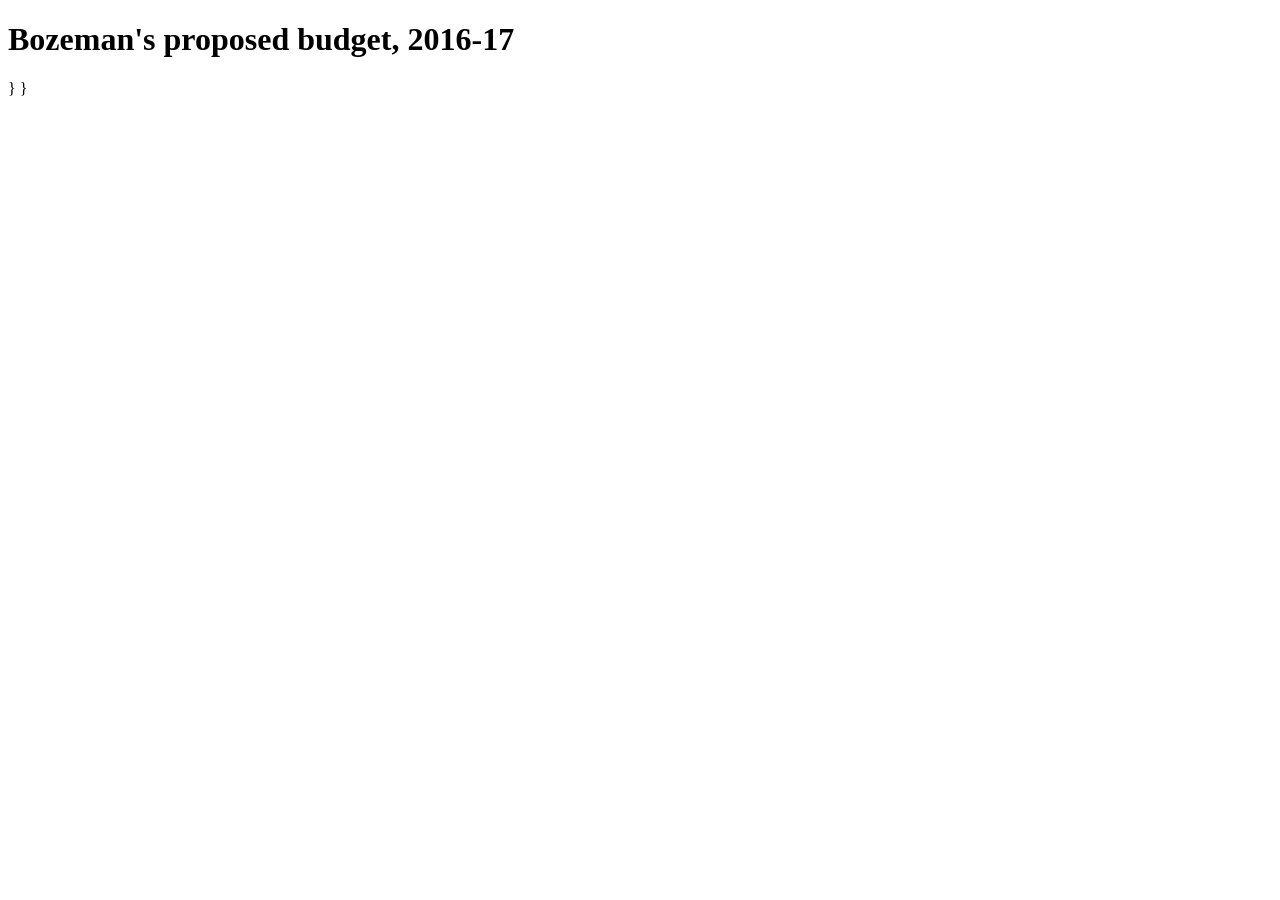
==== sankey-index.html @ c454bb39 "initial commit" ====
<!DOCTYPE html>
<meta charset="utf-8">
<title>SANKEY Experiment</title>
<style>
.node rect {
/*  cursor: move;*/
  fill-opacity: .95;
  shape-rendering: crispEdges;
}
.highlight {
  fill: #444;
}

.node text {
  font-family: sans-serif;
  font-size: 12px;
  pointer-events: none;
  text-shadow: 0 1px 0 #fff;
}

.link {
  fill: none;
  stroke: #000;
  stroke-opacity: .65;
}
.link-highlight {
  stroke-opacity: .2;
}

/*.link:hover {
  stroke-opacity: .5;
}*/
</style>

<body>
  <h1> Bozeman's proposed budget, 2016-17 </h1>
  <p id="chart">
  
  <script src="http://d3js.org/d3.v3.min.js"></script>
  <script src="sankey-modified.js"></script>
  <script>

    var margin = {
        top: 10,
        right: 120,
        bottom: 10,
        left: 10
      },
      width = 600 - margin.left - margin.right,
      height = 500 - margin.top - margin.bottom;

    var formatNumber = d3.format(",.0f"), // zero decimal places
      format = function(d) {
          return '$' + formatNumber(d);
      },
      color = d3.scale.category20();

    // append the svg canvas to the page
    var svg = d3.select("#chart").append("svg")
      .attr("width", width + margin.left + margin.right)
      .attr("height", height + margin.top + margin.bottom)
      .append("g")
      .attr("transform",
          "translate(" + margin.left + "," + margin.top + ")");

    // Set the sankey diagram properties
    var sankey = d3.sankey()
      .nodeWidth(10)
      .nodePadding(2)
      .size([width, height]);

    var path = sankey.link();

    d3.json("combined.json", function(error, graph) {

      sankey
          .nodes(graph.nodes)
          .links(graph.links)
          .layout(0);

      console.log(graph.links);
      graph.links.forEach(function(d){
        console.log(d.source['label-name'], ':', d.target['label-name'], ':', d.value);
      });
      graph.nodes.forEach(function(d){
        console.log(d.name, d.value);
      });

      // console.log(graph.nodes);

      // Create links
      var link = svg.append("g").selectAll(".link")
          .data(graph.links);

      // Add links
      link.enter().append("path")
          .attr("class", "link")
          .attr("d", path)
          .style("stroke-width", function(d) { return Math.max(1, d.dy);})
          .style("stroke", function(d) { return d3.rgb(d.source.color).darker(0); })
          .sort(function(a, b) {
              return b.dy - a.dy;
          });

      // // add the link titles
      // link.append("title")
      //   .text(function(d) {
      //     return d.source.name + " → " +
      //       d.target.name + "\n" + format(d.value);
      //   });

      // add in the nodes
      var node = svg.append("g").selectAll(".node")
        .data(graph.nodes)
        .enter().append("g")
        .attr("class", "node")
        .attr("transform", function(d) {
          return "translate(" + d.x + "," + d.y + ")";
        })

      // add the rectangles for the nodes
      node.append("rect")
        .attr("height", function(d) {
          return d.dy;
        })
        .attr("width", sankey.nodeWidth())
        .attr("class", "node-rect")
        .style("fill", function(d) {
          // return '#888'
          return d.color;
          // return d.color = color(d.name.replace(/ .*/, ""));
        })
        .style("stroke", function(d) {
          // return '#555'
          return d3.rgb(d.color).darker(0.5);
        });

        // node.append("title")
        // .text(function(d) {
        //   return d.name + "\n" + format(d.value);
        // });

      // add in the title for the nodes
      node.append("text")
        .filter(function(d) { return d.col === 1 || d.col === 3;})
        .filter(function(d) { return d.value > 500000; })
          .attr("x", -6)
          .attr("y", function(d) { return d.dy / 2; })
          .attr("dy", ".35em")
          .attr("text-anchor", "end")
          .attr("transform", null)
          .text(function(d) { return d['label-name']; })
        // .filter(function(d) { return d.x < width / 2; })
          .attr("x", 6 + sankey.nodeWidth())
          .attr("text-anchor", "start");

      // Highlights
      colorHold = null;
      d3.selectAll(".node-rect")
        .on("mouseover", function(){
          colorHold = this.style.fill;
          element = d3.select(this);

          // Select node info
          nodeData = element.datum();

          link
            .filter(function(link) {
              return(link.source.node == nodeData.node) || 
                (link.target.node == nodeData.node)
            })
            .classed("link-highlight", true)
            // .style("stroke","red");
        })
        .on("mouseout", function(){
          d3.select(this).style("fill", colorHold);
          // link.style("stroke", "#000");
          link.classed("link-highlight", false)
        });


      // // Effort to highlight nodes on click
      // function highlightNodeLinks(node, i) {
      //   var remainingNodes=[],
      //     nextNodes=[];

      //   var strokeOpacity = 0;
      //   if (d3.select(this).attr("data-clicked") == "1") {
      //     d3.select(this).atr("data-clicked","0");
      //     strokeOpacity = 0.2;
      //   } else {
      //     d3.select(this).attr("data-clicked", "1");
      //     strokeOpacity = 0.5;
      //   }

      //   var traverse = [{
      //     linkType: "sourceLinks",
      //     nodeType: "target"
      //   },{
      //     linkType: "targetLinks",
      //     nodeType: "source"
      //   }];

      //   traverse.forEach(function(step) {
      //     node[step.linkType].forEach(function(link) {
      //       remainingNodes.push(link[step.nodeType]);
      //       highlightLink(link.id, strokeOpacity);
      //     });
      //   });
      // }

      // function highlightLink(id, opacity) {
      //   d3.select("#link-"+id).style("stroke-opacity", opacity);
      // }

      // UTILITY FUNCTIONS


    });

  var SankeyChart = function(opts) {
    this.data = opts.data;
    this.element = opts.element;

    this.draw();
  }
  SankeyChart.prototype.draw = function(){
    
  }
    
  </script>
  }
  }
</body>

</html>
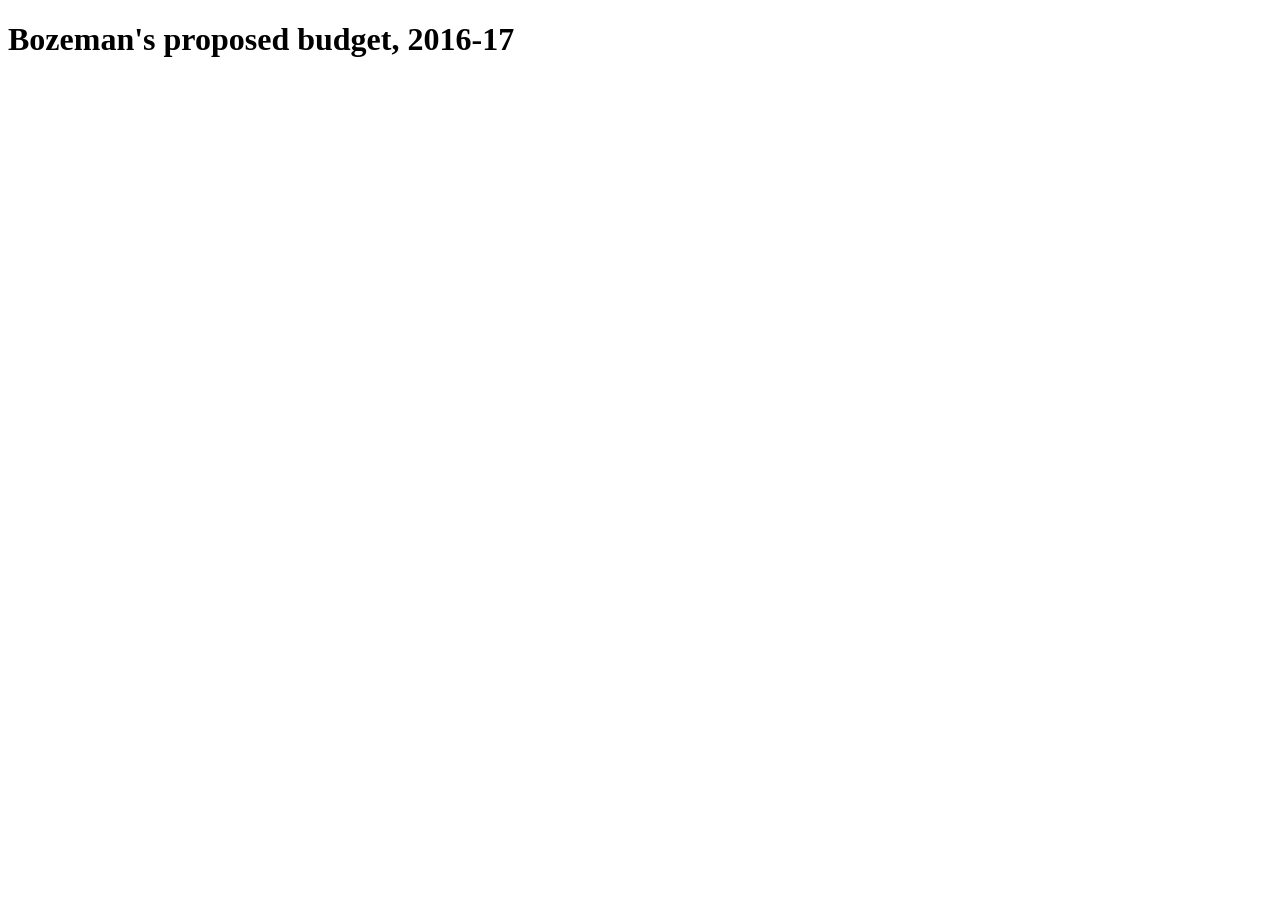
==== commit 314ac9fd: "D3 code refactored" ====
--- a/sankey-index.html
+++ b/sankey-index.html
@@ -33,150 +33,18 @@
 </style>
 
 <body>
+  
+<div id="chart-container" style="max-width: 600px; min-width: 320px">
   <h1> Bozeman's proposed budget, 2016-17 </h1>
-  <p id="chart">
+  <div id="chart" style="width:100%;" ></div>
+</div>
+  
   
   <script src="http://d3js.org/d3.v3.min.js"></script>
   <script src="sankey-modified.js"></script>
   <script>
 
-    var margin = {
-        top: 10,
-        right: 120,
-        bottom: 10,
-        left: 10
-      },
-      width = 600 - margin.left - margin.right,
-      height = 500 - margin.top - margin.bottom;
-
-    var formatNumber = d3.format(",.0f"), // zero decimal places
-      format = function(d) {
-          return '$' + formatNumber(d);
-      },
-      color = d3.scale.category20();
-
-    // append the svg canvas to the page
-    var svg = d3.select("#chart").append("svg")
-      .attr("width", width + margin.left + margin.right)
-      .attr("height", height + margin.top + margin.bottom)
-      .append("g")
-      .attr("transform",
-          "translate(" + margin.left + "," + margin.top + ")");
-
-    // Set the sankey diagram properties
-    var sankey = d3.sankey()
-      .nodeWidth(10)
-      .nodePadding(2)
-      .size([width, height]);
-
-    var path = sankey.link();
-
-    d3.json("combined.json", function(error, graph) {
-
-      sankey
-          .nodes(graph.nodes)
-          .links(graph.links)
-          .layout(0);
-
-      console.log(graph.links);
-      graph.links.forEach(function(d){
-        console.log(d.source['label-name'], ':', d.target['label-name'], ':', d.value);
-      });
-      graph.nodes.forEach(function(d){
-        console.log(d.name, d.value);
-      });
-
-      // console.log(graph.nodes);
-
-      // Create links
-      var link = svg.append("g").selectAll(".link")
-          .data(graph.links);
-
-      // Add links
-      link.enter().append("path")
-          .attr("class", "link")
-          .attr("d", path)
-          .style("stroke-width", function(d) { return Math.max(1, d.dy);})
-          .style("stroke", function(d) { return d3.rgb(d.source.color).darker(0); })
-          .sort(function(a, b) {
-              return b.dy - a.dy;
-          });
-
-      // // add the link titles
-      // link.append("title")
-      //   .text(function(d) {
-      //     return d.source.name + " → " +
-      //       d.target.name + "\n" + format(d.value);
-      //   });
-
-      // add in the nodes
-      var node = svg.append("g").selectAll(".node")
-        .data(graph.nodes)
-        .enter().append("g")
-        .attr("class", "node")
-        .attr("transform", function(d) {
-          return "translate(" + d.x + "," + d.y + ")";
-        })
-
-      // add the rectangles for the nodes
-      node.append("rect")
-        .attr("height", function(d) {
-          return d.dy;
-        })
-        .attr("width", sankey.nodeWidth())
-        .attr("class", "node-rect")
-        .style("fill", function(d) {
-          // return '#888'
-          return d.color;
-          // return d.color = color(d.name.replace(/ .*/, ""));
-        })
-        .style("stroke", function(d) {
-          // return '#555'
-          return d3.rgb(d.color).darker(0.5);
-        });
-
-        // node.append("title")
-        // .text(function(d) {
-        //   return d.name + "\n" + format(d.value);
-        // });
-
-      // add in the title for the nodes
-      node.append("text")
-        .filter(function(d) { return d.col === 1 || d.col === 3;})
-        .filter(function(d) { return d.value > 500000; })
-          .attr("x", -6)
-          .attr("y", function(d) { return d.dy / 2; })
-          .attr("dy", ".35em")
-          .attr("text-anchor", "end")
-          .attr("transform", null)
-          .text(function(d) { return d['label-name']; })
-        // .filter(function(d) { return d.x < width / 2; })
-          .attr("x", 6 + sankey.nodeWidth())
-          .attr("text-anchor", "start");
-
-      // Highlights
-      colorHold = null;
-      d3.selectAll(".node-rect")
-        .on("mouseover", function(){
-          colorHold = this.style.fill;
-          element = d3.select(this);
-
-          // Select node info
-          nodeData = element.datum();
-
-          link
-            .filter(function(link) {
-              return(link.source.node == nodeData.node) || 
-                (link.target.node == nodeData.node)
-            })
-            .classed("link-highlight", true)
-            // .style("stroke","red");
-        })
-        .on("mouseout", function(){
-          d3.select(this).style("fill", colorHold);
-          // link.style("stroke", "#000");
-          link.classed("link-highlight", false)
-        });
+    var MOBILE_BREAK = 400; // breakpoint for responsiveness
 
 
       // // Effort to highlight nodes on click
@@ -216,6 +84,13 @@
       // UTILITY FUNCTIONS
 
 
+    // });
+
+    d3.json("combined.json", function(error, graph) {
+      var chart = new SankeyChart({
+        element: document.querySelector('#chart'),
+        data: graph 
+      });
     });
 
   var SankeyChart = function(opts) {
@@ -223,14 +98,188 @@
     this.element = opts.element;
 
     this.draw();
-  }
+
+    // redraw on window resize
+    var that = this;
+    d3.select(window).on('resize', function(){
+      that.draw();
+    });
+  };
+  
   SankeyChart.prototype.draw = function(){
     
-  }
+    this.width = this.element.offsetWidth;
+    this.height = this.width * (3/4 );
+    this.margin = {
+        top: 10,
+        right: 10,
+        bottom: 10,
+        left: 10
+      };
+    this.nodeWidth = 20;
+    this.nodePadding = 2;
+
+    // Decide whether to draw in mobile or desktop mode
+    this.drawMode = this.checkSize();
+
+    // Adjust for desktop display
+    if (this.drawMode === 'desktop'){
+      this.margin.right = 120;
+    }
+    
+
+
+    
+
+    console.log(this.drawMode);
+    console.log(this.margin.right);
+
+    this.plotWidth = this.width - this.margin.left - this.margin.right;
+    this.plotHeight = this.height - this.margin.top - this.margin.bottom;
+
+
+    this.formatNumber = d3.format(",.0f"), // zero decimal places
+      format = function(d) {
+          return '$' + formatNumber(d);
+      },
+      color = d3.scale.category20();
+
+    
+
+    // append the svg canvas to the page
+    this.element.innerHTML = '';
+    this.svg = d3.select(this.element).append("svg")
+      .attr("width", this.width)
+      .attr("height", this.height)
+      
+    this.plot = this.svg.append('g')
+      .attr("transform",
+          "translate(" + this.margin.left + "," + this.margin.top + ")");
+
+    // Set the sankey diagram properties
+    this.sankey = d3.sankey()
+      .nodeWidth(this.nodeWidth)
+      .nodePadding(this.nodePadding)
+      .size([this.plotWidth, this.plotHeight]);
+
+    this.path = this.sankey.link();
+
+    this.sankey
+      .nodes(this.data.nodes)
+      .links(this.data.links)
+      .layout(0);
+
+      // console.log(graph.links);
+    // this.data.links.forEach(function(d){
+    //   console.log(d.source['label-name'], ':', d.target['label-name'], ':', d.value);
+    // });
+    // this.data.nodes.forEach(function(d){
+    //   console.log(d.name, d.value);
+    // });
+
+      // console.log(graph.nodes);
+
+    // Add link elements
+    this.link = this.plot.append('g').selectAll(".link")
+      .data(this.data.links);
+
+    // Draw links
+    this.link.enter().append("path")
+      .attr("class", "link")
+      .attr("d", this.path)
+      .style("stroke-width", function(d) { return Math.max(1, d.dy);})
+      .style("stroke", function(d) { return d3.rgb(d.source.color).darker(0); })
+      .sort(function(a, b) {
+          return b.dy - a.dy;
+      });
+
+      // // add the link titles
+      // link.append("title")
+      //   .text(function(d) {
+      //     return d.source.name + " → " +
+      //       d.target.name + "\n" + format(d.value);
+      //   });
+
+    // Add node elements
+    this.node = this.plot.append("g").selectAll(".node")
+      .data(this.data.nodes)
+      .enter().append("g")
+      .attr("class", "node")
+      .attr("transform", function(d) {
+        return "translate(" + d.x + "," + d.y + ")";
+      });
+
+    // add the rectangles for the nodes
+    this.node.append("rect")
+      .attr("height", function(d) {
+        return d.dy;
+      })
+      .attr("width", this.sankey.nodeWidth())
+      .attr("class", "node-rect")
+      .style("fill", function(d) {
+        // return '#888'
+        return d.color;
+        // return d.color = color(d.name.replace(/ .*/, ""));
+      })
+      .style("stroke", function(d) {
+        // return '#555'
+        return d3.rgb(d.color).darker(0.5);
+      });
+
+        // node.append("title")
+        // .text(function(d) {
+        //   return d.name + "\n" + format(d.value);
+        // });
+
+    // add in the title for the nodes
+    if(this.drawMode != 'mobile') {
+      this.node.append("text")
+      .filter(function(d) { return d.col === 1 || d.col === 3;})
+      .filter(function(d) { return d.value > 500000; })
+        .attr("x", -6)
+        .attr("y", function(d) { return d.dy / 2; })
+        .attr("dy", ".35em")
+        .attr("text-anchor", "end")
+        .attr("transform", null)
+        .text(function(d) { return d['label-name']; })
+      // .filter(function(d) { return d.x < width / 2; })
+        .attr("x", 6 + this.sankey.nodeWidth())
+        .attr("text-anchor", "start");
+    }
+
+    
+
+    // Highlights
+    var colorHold = null;
+    var that = this;
+    d3.selectAll(".node-rect")
+      .on("mouseover", function(){
+        colorHold = this.style.fill;
+        element = d3.select(this);
+
+        // Select node info
+        nodeData = element.datum();
+
+        that.link
+          .filter(function(link) {
+            return(link.source.node == nodeData.node) || 
+              (link.target.node == nodeData.node);
+          })
+          .classed("link-highlight", true);
+          // .style("stroke","red");
+      })
+      .on("mouseout", function(){
+        d3.select(this).style("fill", colorHold);
+        // link.style("stroke", "#000");
+        that.link.classed("link-highlight", false);
+      });
+  };
+  SankeyChart.prototype.checkSize = function(){
+      return this.width > MOBILE_BREAK ? 'desktop' : 'mobile';
+    };
     
   </script>
-  }
-  }
+  
 </body>
 
 </html>
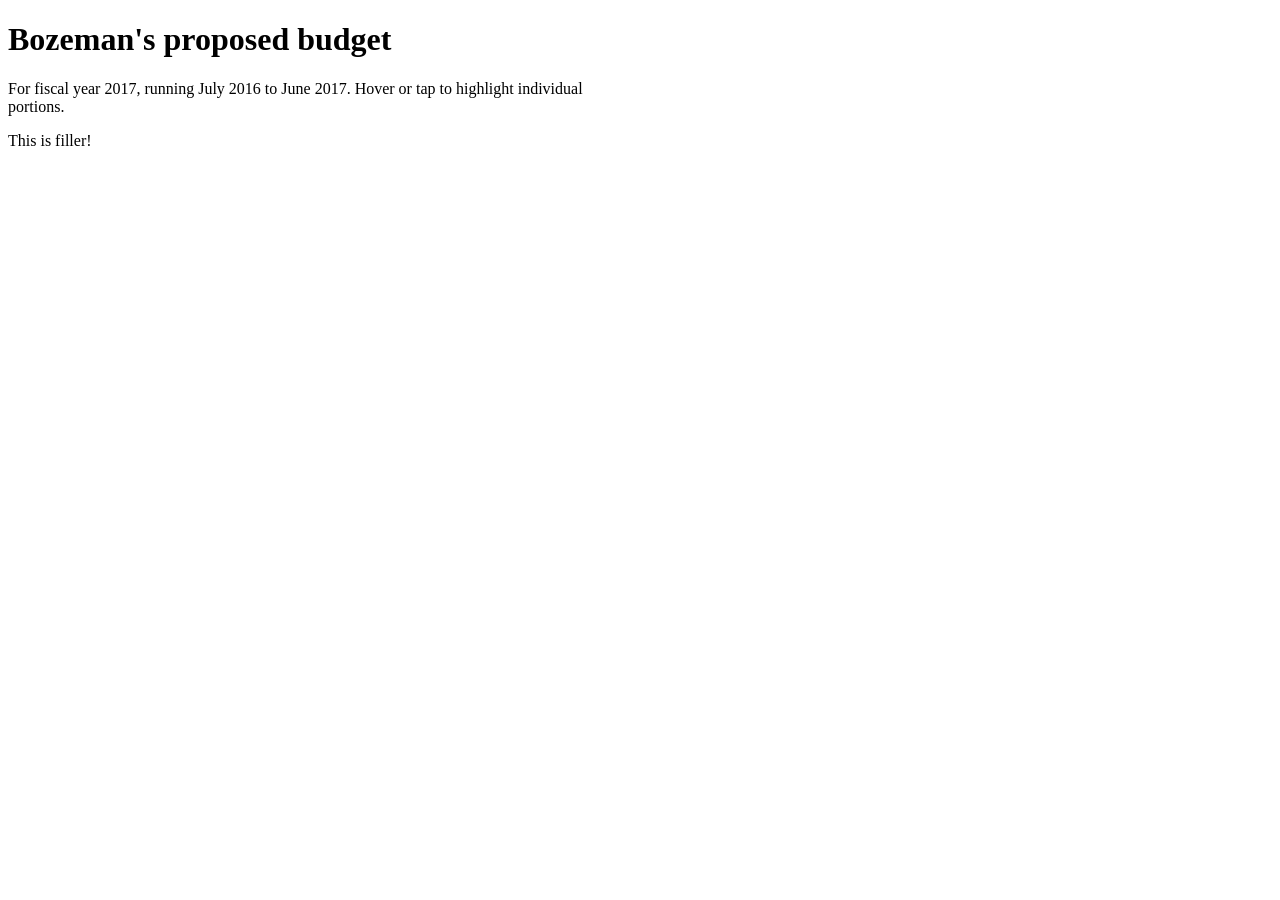
==== commit d48e5953: "Add interactivity" ====
--- a/sankey-index.html
+++ b/sankey-index.html
@@ -22,9 +22,14 @@
   fill: none;
   stroke: #000;
   stroke-opacity: .65;
-}
-.link-highlight {
+  transition: stroke-opacity 600ms ease;
+}
+/*.link-highlight {
   stroke-opacity: .2;
+}*/
+.mask {
+  stroke-opacity: .05;
+  
 }
 
 /*.link:hover {
@@ -35,8 +40,12 @@
 <body>
   
 <div id="chart-container" style="max-width: 600px; min-width: 320px">
-  <h1> Bozeman's proposed budget, 2016-17 </h1>
+  <h1> Bozeman's proposed budget   </h1>
+  <p> For fiscal year 2017, running July 2016 to June 2017. Hover or tap to highlight individual portions.
   <div id="chart" style="width:100%;" ></div>
+  <div id="dynamic-info" style="width:100%;">
+    <p>This is filler!</p>
+  </div>
 </div>
   
   
@@ -45,41 +54,6 @@
   <script>
 
     var MOBILE_BREAK = 400; // breakpoint for responsiveness
-
-
-      // // Effort to highlight nodes on click
-      // function highlightNodeLinks(node, i) {
-      //   var remainingNodes=[],
-      //     nextNodes=[];
-
-      //   var strokeOpacity = 0;
-      //   if (d3.select(this).attr("data-clicked") == "1") {
-      //     d3.select(this).atr("data-clicked","0");
-      //     strokeOpacity = 0.2;
-      //   } else {
-      //     d3.select(this).attr("data-clicked", "1");
-      //     strokeOpacity = 0.5;
-      //   }
-
-      //   var traverse = [{
-      //     linkType: "sourceLinks",
-      //     nodeType: "target"
-      //   },{
-      //     linkType: "targetLinks",
-      //     nodeType: "source"
-      //   }];
-
-      //   traverse.forEach(function(step) {
-      //     node[step.linkType].forEach(function(link) {
-      //       remainingNodes.push(link[step.nodeType]);
-      //       highlightLink(link.id, strokeOpacity);
-      //     });
-      //   });
-      // }
-
-      // function highlightLink(id, opacity) {
-      //   d3.select("#link-"+id).style("stroke-opacity", opacity);
-      // }
 
       // UTILITY FUNCTIONS
 
@@ -109,14 +83,15 @@
   SankeyChart.prototype.draw = function(){
     
     this.width = this.element.offsetWidth;
-    this.height = this.width * (3/4 );
+    this.height = this.width;
     this.margin = {
         top: 10,
         right: 10,
         bottom: 10,
         left: 10
       };
-    this.nodeWidth = 20;
+    
+    this.nodeWidth = 30;
     this.nodePadding = 2;
 
     // Decide whether to draw in mobile or desktop mode
@@ -124,27 +99,21 @@
 
     // Adjust for desktop display
     if (this.drawMode === 'desktop'){
-      this.margin.right = 120;
+      this.height = this.width * (3/4);
+      this.margin.right = 100;
+      this.margin.left = 100;
+      this.nodeWidth = 15;
+
     }
-    
-
-
-    
-
-    console.log(this.drawMode);
-    console.log(this.margin.right);
 
     this.plotWidth = this.width - this.margin.left - this.margin.right;
     this.plotHeight = this.height - this.margin.top - this.margin.bottom;
-
 
     this.formatNumber = d3.format(",.0f"), // zero decimal places
       format = function(d) {
           return '$' + formatNumber(d);
       },
       color = d3.scale.category20();
-
-    
 
     // append the svg canvas to the page
     this.element.innerHTML = '';
@@ -169,15 +138,6 @@
       .links(this.data.links)
       .layout(0);
 
-      // console.log(graph.links);
-    // this.data.links.forEach(function(d){
-    //   console.log(d.source['label-name'], ':', d.target['label-name'], ':', d.value);
-    // });
-    // this.data.nodes.forEach(function(d){
-    //   console.log(d.name, d.value);
-    // });
-
-      // console.log(graph.nodes);
 
     // Add link elements
     this.link = this.plot.append('g').selectAll(".link")
@@ -232,7 +192,7 @@
         // });
 
     // add in the title for the nodes
-    if(this.drawMode != 'mobile') {
+    if(this.drawMode === 'desktop') {
       this.node.append("text")
       .filter(function(d) { return d.col === 1 || d.col === 3;})
       .filter(function(d) { return d.value > 500000; })
@@ -242,41 +202,129 @@
         .attr("text-anchor", "end")
         .attr("transform", null)
         .text(function(d) { return d['label-name']; })
-      // .filter(function(d) { return d.x < width / 2; })
+        // .call(wrap)
+      .filter(function(d) { return d.col > 1; })
         .attr("x", 6 + this.sankey.nodeWidth())
         .attr("text-anchor", "start");
     }
 
+    this.addListeners();
     
-
-    // Highlights
-    var colorHold = null;
-    var that = this;
-    d3.selectAll(".node-rect")
-      .on("mouseover", function(){
-        colorHold = this.style.fill;
-        element = d3.select(this);
-
-        // Select node info
-        nodeData = element.datum();
-
-        that.link
-          .filter(function(link) {
-            return(link.source.node == nodeData.node) || 
-              (link.target.node == nodeData.node);
-          })
-          .classed("link-highlight", true);
-          // .style("stroke","red");
-      })
-      .on("mouseout", function(){
-        d3.select(this).style("fill", colorHold);
-        // link.style("stroke", "#000");
-        that.link.classed("link-highlight", false);
-      });
   };
   SankeyChart.prototype.checkSize = function(){
       return this.width > MOBILE_BREAK ? 'desktop' : 'mobile';
+  };
+  SankeyChart.prototype.addListeners = function(){
+    /*
+    Interaction logic: 
+    Hover on/off select works by default
+    Click on node turns on hold state, selects node
+    Click on any node turns off hold state, deselects
+    Hover has no effect during hold state
+    */
+
+    var highlightElement = null;
+    var holdState = false;
+
+    var onHighlight = function(){
+      if (holdState === false){
+        highlightElement = d3.select(this);
+        refreshHighlight();
+      }
     };
+    var offHighlight = function(){
+      if (holdState === false){
+        highlightElement = null;
+        refreshHighlight();
+      }
+    };
+    var click = function(){
+      if (holdState === true) {
+        highlightElement = null;
+        holdState = false;
+        refreshHighlight();
+      } 
+      else {
+        highlightElement = d3.select(this);
+        holdState = true;
+        refreshHighlight();
+      }
+    };
+    var refreshHighlight = function(){
+        // if highlightElement = null, turn everything back
+        // else mask everything except highlight node links
+        if (highlightElement !== null){
+          var sourceLinks = highlightElement.datum().targetLinks;
+          var targetLinks = highlightElement.datum().sourceLinks;
+          // add links one node removed 
+          sourceLinks.forEach(function(d){
+            d.source.targetLinks.forEach(function(d){
+              sourceLinks.push(d);
+            });
+          });
+          targetLinks.forEach(function(d){
+            d.target.sourceLinks.forEach(function(d){
+              targetLinks.push(d);
+            });
+          });
+
+          var highlightLinks = targetLinks.concat(sourceLinks);
+          
+          d3.selectAll('.link')
+            .filter(function(link) {
+              // check whether each link object is in highlightLinks
+              i = highlightLinks.indexOf(link);
+              return i === -1;
+            })
+            .classed("mask", true);
+          // console.log(highlightElement.datum().targetLinks);
+        }
+        else {
+          d3.selectAll('.link')
+            .classed("mask", false);
+        }
+    };
+
+    this.plot.selectAll(".node-rect")
+      .on("mouseover", onHighlight)
+      .on("mouseout", offHighlight)
+      .on("click", click);
+  
+  };
+
+  // function wrap(text) {
+  //     var wrapWidth = 50;
+  //     // Adapted from: http://bl.ocks.org/mbostock/7555321
+  //     text.each(function(){
+  //       console.log(d3.select(this).text());
+  //       var text = d3.select(this),
+  //         words = text.text().split(/\s+/).reverse(),
+  //         word,
+  //         line = [],
+  //         lineNumber = 0,
+  //         lineHeight = 1.1, // ems
+  //         x = text.attr("x"),
+  //         y = text.attr("y"),
+  //         dy = 0,
+  //         tspan = text.text(null).append("tspan").attr("y", y).attr("dy", dy + "em");
+
+  //       while (word = words.pop()) {
+  //         line.push(word);
+  //         tspan.text(line.join(" "));
+  //         if (tspan.node().getComputedTextLength() > wrapWidth) {
+  //           line.pop();
+  //           tspan.text(line.join(" "));
+  //           line = [word];
+  //           tspan = text.append("tspan")
+  //             .attr("x", x)
+  //             .attr("y", y)
+  //             .attr("dy", ++lineNumber * lineHeight + dy + "em")
+  //             .text(word);
+  //         }
+  //       }
+  //       console.log(text.text());
+  //     });
+  // };
     
   </script>
   
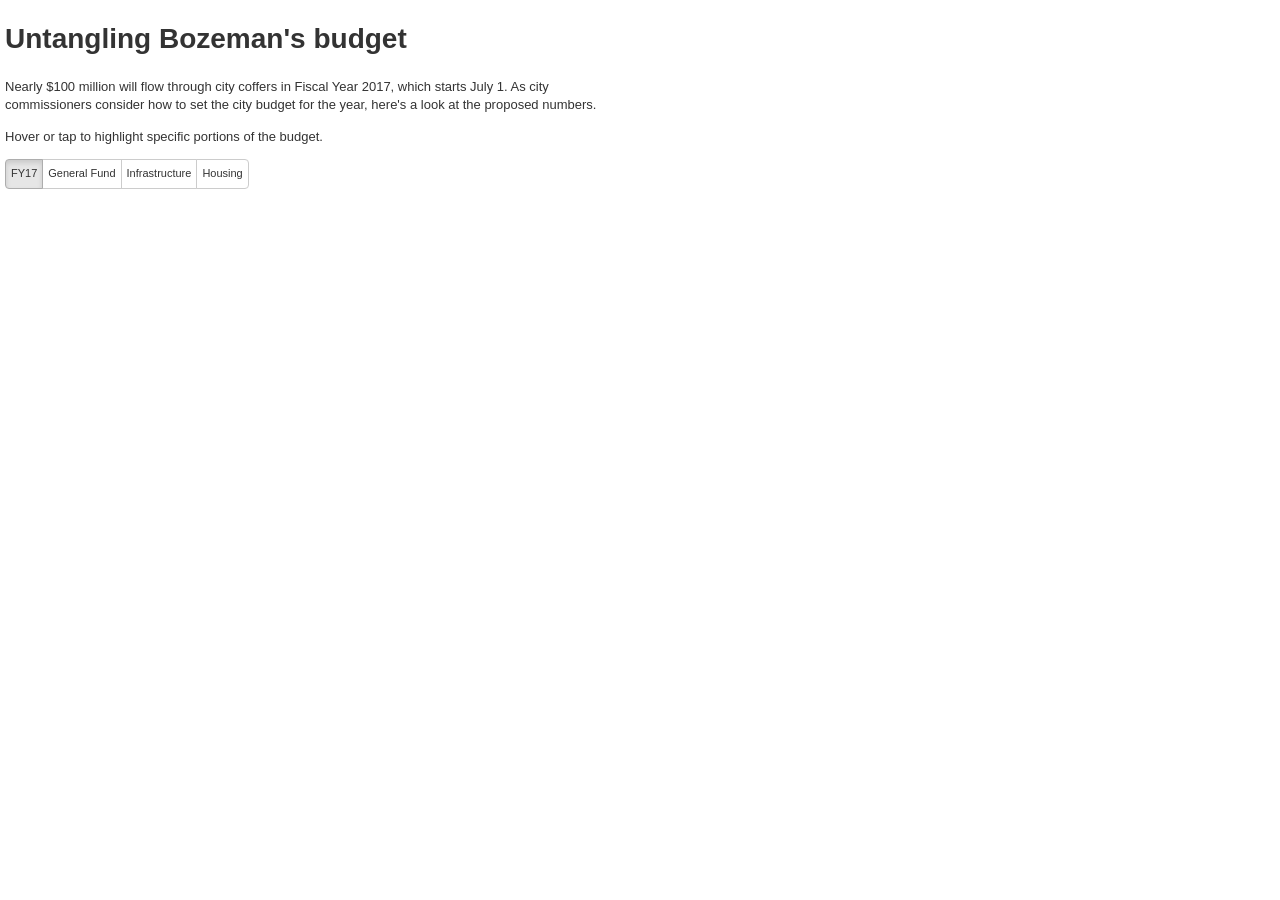
==== commit 6b5ffa1d: "Further development" ====
--- a/sankey-index.html
+++ b/sankey-index.html
@@ -1,94 +1,163 @@
 <!DOCTYPE html>
 <meta charset="utf-8">
 <title>SANKEY Experiment</title>
+<!-- Bootstrap styles for buttons -->
+<link rel="stylesheet" type="text/css" href="bootstrap.css">
+
 <style>
-.node rect {
-/*  cursor: move;*/
-  fill-opacity: .95;
-  shape-rendering: crispEdges;
-}
-.highlight {
-  fill: #444;
-}
-
-.node text {
+
+@media (max-width: 480px){
+  h1 {
+    font-size: 1.5em;
+  }
+}
+
+p {
+  font-size: 13px;
+}
+#chart-container {
+  margin: 5px;
+}
+
+/* For buttons (overrides bootstrap) */
+.btn-group {
+}
+.btn {
+  font-size: 11px;
+  padding: 6px 5px;
+}
+/* Removes blue border on click in Chrome */
+.btn:focus,.btn:active:focus,.btn.active:focus,
+.btn.focus,.btn:active.focus,.btn.active.focus {
+    outline: none;
+}
+/*.btn.selected {
+  background-color: #eee;
+}*/
+
+/* For graphic */
+text {
   font-family: sans-serif;
   font-size: 12px;
   pointer-events: none;
-  text-shadow: 0 1px 0 #fff;
+}
+.node text {
+}
+.label {
+  font-weight: bold;
+}
+
+
+
+.node rect {
+  fill-opacity: .95;
+  shape-rendering: crispEdges;
+}
+
+.highlight {
+  fill: #444;
 }
 
 .link {
   fill: none;
   stroke: #000;
-  stroke-opacity: .65;
+  stroke-opacity: .75;
   transition: stroke-opacity 600ms ease;
 }
-/*.link-highlight {
-  stroke-opacity: .2;
-}*/
+
 .mask {
-  stroke-opacity: .05;
+  stroke-opacity: .1;
   
 }
-
-/*.link:hover {
-  stroke-opacity: .5;
-}*/
 </style>
+
 
 <body>
   
-<div id="chart-container" style="max-width: 600px; min-width: 320px">
-  <h1> Bozeman's proposed budget   </h1>
-  <p> For fiscal year 2017, running July 2016 to June 2017. Hover or tap to highlight individual portions.
+<div id="chart-container" style="max-width: 600px; min-width: 310px">
+  <h1> Untangling Bozeman's budget</h1>
+  <p> Nearly $100 million will flow through city coffers in Fiscal Year 2017, which starts July 1. As city commissioners consider how to set the city budget for the year, here's a look at the proposed numbers. </p>
+  <p>Hover or tap to highlight specific portions of the budget.</p>
+  <div class="btn-group" id="pane-toggle" role="group" aria-label="...">
+    <button type="button" name="a" class="btn btn-default active">FY17</button>
+    <button type="button" name="b" class="btn btn-default">General Fund</button>
+    <button type="button" name="c" class="btn btn-default">Infrastructure</button>
+    <button type="button" name="d" class="btn btn-default">Housing</button>
+  </div>
   <div id="chart" style="width:100%;" ></div>
-  <div id="dynamic-info" style="width:100%;">
-    <p>This is filler!</p>
-  </div>
+  <div id="description" style="width:100%;"></div>
 </div>
-  
   
   <script src="http://d3js.org/d3.v3.min.js"></script>
   <script src="sankey-modified.js"></script>
   <script>
 
-    var MOBILE_BREAK = 400; // breakpoint for responsiveness
-
-      // UTILITY FUNCTIONS
-
-
-    // });
-
-    d3.json("combined.json", function(error, graph) {
-      var chart = new SankeyChart({
-        element: document.querySelector('#chart'),
-        data: graph 
-      });
+  var MOBILE_BREAK = 480; // px, breakpoint for responsiveness
+  var BOZEMAN_POP = 45000;
+  var DEFAULT_DESCR = "<p>Hover or tap to highlight specific portions.</p><p>More ipsum</p><p>Yet another ipsum</p>";
+  
+  var panes = {
+    'a': {
+      'name': 'Whole diagram'
+    },
+    'b':{
+      'name': 'General fund' // Highlight general fund
+    },
+    'c':{
+      'name': 'Infrastructure' // Highlight Water, Sewer, Streets, Stormwater, Solid Waste, Landfill clean-up
+    },
+    'd':{
+      'name': 'Affordable housing' // Highlight affordable housing
+    }
+  };
+
+  d3.json("combined.json", function(error, graph) {
+    var chart = new SankeyChart({
+      element: document.querySelector('#chart'),
+      data: graph,
+      panes: panes
     });
+  });
 
   var SankeyChart = function(opts) {
     this.data = opts.data;
     this.element = opts.element;
+    this.panes = opts.panes;
 
     this.draw();
 
+    
+
+    // EVENT LISTENERS
     // redraw on window resize
     var that = this;
     d3.select(window).on('resize', function(){
       that.draw();
     });
-  };
-  
+    
+    // Pane xfer handling 
+    d3.selectAll('#pane-toggle button')
+      .on("click", function(){
+        var setHighlights = function(pane){
+          console.log(panes[pane].name);
+        };
+        d3.selectAll('#pane-toggle button')
+        .classed('active', false)
+        d3.select(this).classed('active', true);
+        setHighlights(this.getAttribute('name'));
+      });
+
+
+  };
   SankeyChart.prototype.draw = function(){
     
     this.width = this.element.offsetWidth;
     this.height = this.width;
     this.margin = {
-        top: 10,
-        right: 10,
+        top: 25,
+        right: 0,
         bottom: 10,
-        left: 10
+        left: 0
       };
     
     this.nodeWidth = 30;
@@ -99,7 +168,7 @@
 
     // Adjust for desktop display
     if (this.drawMode === 'desktop'){
-      this.height = this.width * (3/4);
+      this.height = this.width * (2/3);
       this.margin.right = 100;
       this.margin.left = 100;
       this.nodeWidth = 15;
@@ -108,19 +177,31 @@
 
     this.plotWidth = this.width - this.margin.left - this.margin.right;
     this.plotHeight = this.height - this.margin.top - this.margin.bottom;
-
-    this.formatNumber = d3.format(",.0f"), // zero decimal places
-      format = function(d) {
-          return '$' + formatNumber(d);
-      },
-      color = d3.scale.category20();
 
     // append the svg canvas to the page
     this.element.innerHTML = '';
     this.svg = d3.select(this.element).append("svg")
       .attr("width", this.width)
       .attr("height", this.height)
+
+    // Add labels across the chart top
+    var labels = [
+      {text: 'Revenues', position: 0, anchor: 'start'},
+      {text: 'Fund', position: 0.5, anchor: 'middle'},
+      {text: 'Spending', position: 1, anchor: 'end' }
+    ];
+    var that = this;
+    this.label = this.svg.append('g')
+      .selectAll('text')
+      .data(labels).enter()
+      .append('text')
+        .text(function(d){ return d.text; })
+        .attr("class","label")
+        .attr("x", function(d){ return d.position * that.width; })
+        .attr("y", 15)
+        .attr("text-anchor", function(d){ return d.anchor; });
       
+    
     this.plot = this.svg.append('g')
       .attr("transform",
           "translate(" + this.margin.left + "," + this.margin.top + ")");
@@ -137,7 +218,6 @@
       .nodes(this.data.nodes)
       .links(this.data.links)
       .layout(0);
-
 
     // Add link elements
     this.link = this.plot.append('g').selectAll(".link")
@@ -152,13 +232,6 @@
       .sort(function(a, b) {
           return b.dy - a.dy;
       });
-
-      // // add the link titles
-      // link.append("title")
-      //   .text(function(d) {
-      //     return d.source.name + " → " +
-      //       d.target.name + "\n" + format(d.value);
-      //   });
 
     // Add node elements
     this.node = this.plot.append("g").selectAll(".node")
@@ -186,16 +259,11 @@
         return d3.rgb(d.color).darker(0.5);
       });
 
-        // node.append("title")
-        // .text(function(d) {
-        //   return d.name + "\n" + format(d.value);
-        // });
-
     // add in the title for the nodes
     if(this.drawMode === 'desktop') {
       this.node.append("text")
       .filter(function(d) { return d.col === 1 || d.col === 3;})
-      .filter(function(d) { return d.value > 500000; })
+      .filter(function(d) { return d.value > 3000000; })
         .attr("x", -6)
         .attr("y", function(d) { return d.dy / 2; })
         .attr("dy", ".35em")
@@ -220,111 +288,137 @@
     Hover on/off select works by default
     Click on node turns on hold state, selects node
     Click on any node turns off hold state, deselects
-    Hover has no effect during hold state
+    Hover changes description but not highlihght during hold state
     */
 
     var highlightElement = null;
+    var describeElement = null;
     var holdState = false;
+    var that = this;
 
     var onHighlight = function(){
       if (holdState === false){
         highlightElement = d3.select(this);
-        refreshHighlight();
+        that.refreshHighlight(highlightElement);
       }
+      describeElement = d3.select(this);
+      that.refreshDescription(describeElement);
     };
     var offHighlight = function(){
       if (holdState === false){
         highlightElement = null;
-        refreshHighlight();
+        that.refreshHighlight(highlightElement);
       }
+      describeElement = null;
+      that.refreshDescription(describeElement);
     };
     var click = function(){
       if (holdState === true) {
         highlightElement = null;
+        describeElement = null;
         holdState = false;
-        refreshHighlight();
+        that.refreshHighlight(highlightElement);
+        that.refreshDescription(describeElement);
       } 
       else {
         highlightElement = d3.select(this);
+        describeElement = d3.select(this);
         holdState = true;
-        refreshHighlight();
+        that.refreshHighlight(highlightElement);
+        that.refreshDescription(describeElement);
       }
     };
-    var refreshHighlight = function(){
-        // if highlightElement = null, turn everything back
-        // else mask everything except highlight node links
-        if (highlightElement !== null){
-          var sourceLinks = highlightElement.datum().targetLinks;
-          var targetLinks = highlightElement.datum().sourceLinks;
-          // add links one node removed 
-          sourceLinks.forEach(function(d){
-            d.source.targetLinks.forEach(function(d){
-              sourceLinks.push(d);
-            });
-          });
-          targetLinks.forEach(function(d){
-            d.target.sourceLinks.forEach(function(d){
-              targetLinks.push(d);
-            });
-          });
-
-          var highlightLinks = targetLinks.concat(sourceLinks);
-          
-          d3.selectAll('.link')
-            .filter(function(link) {
-              // check whether each link object is in highlightLinks
-              i = highlightLinks.indexOf(link);
-              return i === -1;
-            })
-            .classed("mask", true);
-          // console.log(highlightElement.datum().targetLinks);
-        }
-        else {
-          d3.selectAll('.link')
-            .classed("mask", false);
-        }
-    };
-
     this.plot.selectAll(".node-rect")
       .on("mouseover", onHighlight)
       .on("mouseout", offHighlight)
-      .on("click", click);
-  
-  };
-
-  // function wrap(text) {
-  //     var wrapWidth = 50;
-  //     // Adapted from: http://bl.ocks.org/mbostock/7555321
-  //     text.each(function(){
-  //       console.log(d3.select(this).text());
-  //       var text = d3.select(this),
-  //         words = text.text().split(/\s+/).reverse(),
-  //         word,
-  //         line = [],
-  //         lineNumber = 0,
-  //         lineHeight = 1.1, // ems
-  //         x = text.attr("x"),
-  //         y = text.attr("y"),
-  //         dy = 0,
-  //         tspan = text.text(null).append("tspan").attr("y", y).attr("dy", dy + "em");
-
-  //       while (word = words.pop()) {
-  //         line.push(word);
-  //         tspan.text(line.join(" "));
-  //         if (tspan.node().getComputedTextLength() > wrapWidth) {
-  //           line.pop();
-  //           tspan.text(line.join(" "));
-  //           line = [word];
-  //           tspan = text.append("tspan")
-  //             .attr("x", x)
-  //             .attr("y", y)
-  //             .attr("dy", ++lineNumber * lineHeight + dy + "em")
-  //             .text(word);
-  //         }
-  //       }
-  //       console.log(text.text());
-  //     });
-  // };
+      .on("click", click);  
+  };
+  SankeyChart.prototype.refreshHighlight = function(highlightElement){
+    // if highlightElement = null, turn everything back
+    // else mask everything except highlight node links
+    if (highlightElement !== null){
+      var sourceLinks = highlightElement.datum().targetLinks;
+      var targetLinks = highlightElement.datum().sourceLinks;
+      // add links one node removed 
+      sourceLinks.forEach(function(d){
+        d.source.targetLinks.forEach(function(d){
+          sourceLinks.push(d);
+        });
+      });
+      targetLinks.forEach(function(d){
+        d.target.sourceLinks.forEach(function(d){
+          targetLinks.push(d);
+        });
+      });
+
+      var highlightLinks = targetLinks.concat(sourceLinks);
+      
+      d3.selectAll('.link')
+        .filter(function(link) {
+          // check whether each link object is in highlightLinks
+          i = highlightLinks.indexOf(link);
+          return i === -1;
+        })
+        .classed("mask", true);
+      // console.log(highlightElement.datum().targetLinks);
+    }
+    else {
+      d3.selectAll('.link')
+        .classed("mask", false);
+    }
+  };
+
+  SankeyChart.prototype.refreshDescription = function(describeElement){
+    var formatValue = function(d){
+      return '$' + d3.format(",.0f")(d);
+    };
+    
+    this.descrElem = document.querySelector('#description');
+    this.descrElem.innerHTML = '';
+    this.descr = d3.select(this.descrElem);
+    var text;
+
+    if (describeElement !== null){
+      var elemData = describeElement.datum();
+      this.descr.append("h3")
+        .text(elemData['label-name']);
+      if (elemData.col === 1){
+        // Description for funding source
+        text = formatValue(elemData.value) + " in expected revenue, or " + formatValue(elemData.value / BOZEMAN_POP) + " per resident.";
+        this.descr.append("p")
+          .text(text);
+
+      } else if (elemData.col === 2){
+        // Description for fund
+        var fundRevenue = sum(elemData.targetLinks, "value");
+        var fundSpending = sum(elemData.sourceLinks, "value");
+        this.descr.append("p")
+          .text(formatValue(fundRevenue) + " in expected revenue");
+        this.descr.append("p")
+          .text(formatValue(fundSpending) + " in proposed spending.");
+
+      } else if (elemData.col === 3){
+        // Description for spending category
+        text = formatValue(elemData.value) + " in proposed spending, or " +  formatValue(elemData.value / BOZEMAN_POP) + " per resident.";
+        this.descr.append("p")
+          .text(text);
+      } else {
+        this.descr.append("p")
+          .text("This is an error.");
+      } 
+
+    } 
+    else {
+      this.descrElem.innerHTML = DEFAULT_DESCR;
+    }
+  };
+
+  // UTILITY FUNCTIONS
+  var sum = function(items, prop){
+    return items.reduce( function(a, b){
+      return a + b[prop];
+    }, 0);
+  };
     
   </script>
   
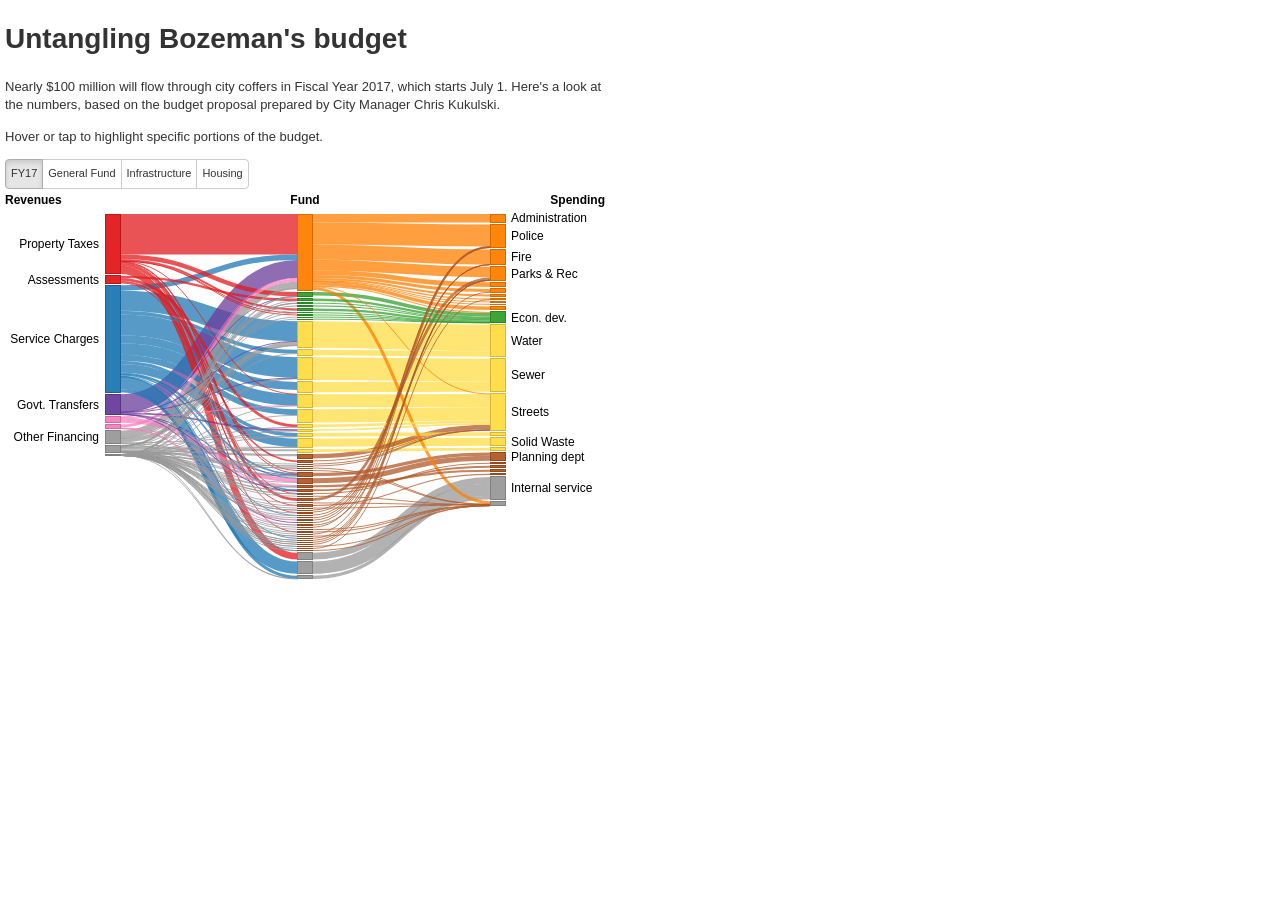
==== commit 6d90cf59: "Clean up directory" ====
--- a/sankey-index.html
+++ b/sankey-index.html
@@ -2,7 +2,7 @@
 <meta charset="utf-8">
 <title>SANKEY Experiment</title>
 <!-- Bootstrap styles for buttons -->
-<link rel="stylesheet" type="text/css" href="bootstrap.css">
+<link rel="stylesheet" type="text/css" href="css/bootstrap.css">
 
 <style>
 
@@ -15,7 +15,7 @@
 p {
   font-size: 13px;
 }
-#chart-container {
+#viz-container {
   margin: 5px;
 }
 
@@ -71,12 +71,10 @@
 }
 </style>
 
-
-<body>
-  
-<div id="chart-container" style="max-width: 600px; min-width: 310px">
+<body>  
+<div id="viz-container" style="max-width: 600px; min-width: 310px">
   <h1> Untangling Bozeman's budget</h1>
-  <p> Nearly $100 million will flow through city coffers in Fiscal Year 2017, which starts July 1. As city commissioners consider how to set the city budget for the year, here's a look at the proposed numbers. </p>
+  <p> Nearly $100 million will flow through city coffers in Fiscal Year 2017, which starts July 1. Here's a look at the numbers, based on the budget proposal prepared by City Manager Chris Kukulski.</p>
   <p>Hover or tap to highlight specific portions of the budget.</p>
   <div class="btn-group" id="pane-toggle" role="group" aria-label="...">
     <button type="button" name="a" class="btn btn-default active">FY17</button>
@@ -84,12 +82,13 @@
     <button type="button" name="c" class="btn btn-default">Infrastructure</button>
     <button type="button" name="d" class="btn btn-default">Housing</button>
   </div>
-  <div id="chart" style="width:100%;" ></div>
+  <div id="viz" style="width:100%;" ></div>
   <div id="description" style="width:100%;"></div>
 </div>
   
-  <script src="http://d3js.org/d3.v3.min.js"></script>
-  <script src="sankey-modified.js"></script>
+  <script src="js/d3.min.js"></script>
+  <script src="js/sankey-modified.js"></script>
+  <script src="js/sankey-chart.js"></script>
   <script>
 
   var MOBILE_BREAK = 480; // px, breakpoint for responsiveness
@@ -101,7 +100,8 @@
       'name': 'Whole diagram'
     },
     'b':{
-      'name': 'General fund' // Highlight general fund
+      'name': 'General fund',
+      'includeNodes': ["010 - General Fund"]
     },
     'c':{
       'name': 'Infrastructure' // Highlight Water, Sewer, Streets, Stormwater, Solid Waste, Landfill clean-up
@@ -111,314 +111,18 @@
     }
   };
 
-  d3.json("combined.json", function(error, graph) {
+  d3.json("data/combined.json", function(error, graph) {
+    // TODO: add data-processing to get values normalized by population in here
+    // (Currently buried down in sankey-chart.js)
+
     var chart = new SankeyChart({
-      element: document.querySelector('#chart'),
+      element: document.querySelector('#viz'),
       data: graph,
       panes: panes
     });
   });
 
-  var SankeyChart = function(opts) {
-    this.data = opts.data;
-    this.element = opts.element;
-    this.panes = opts.panes;
-
-    this.draw();
-
-    
-
-    // EVENT LISTENERS
-    // redraw on window resize
-    var that = this;
-    d3.select(window).on('resize', function(){
-      that.draw();
-    });
-    
-    // Pane xfer handling 
-    d3.selectAll('#pane-toggle button')
-      .on("click", function(){
-        var setHighlights = function(pane){
-          console.log(panes[pane].name);
-        };
-        d3.selectAll('#pane-toggle button')
-        .classed('active', false)
-        d3.select(this).classed('active', true);
-        setHighlights(this.getAttribute('name'));
-      });
-
-
-  };
-  SankeyChart.prototype.draw = function(){
-    
-    this.width = this.element.offsetWidth;
-    this.height = this.width;
-    this.margin = {
-        top: 25,
-        right: 0,
-        bottom: 10,
-        left: 0
-      };
-    
-    this.nodeWidth = 30;
-    this.nodePadding = 2;
-
-    // Decide whether to draw in mobile or desktop mode
-    this.drawMode = this.checkSize();
-
-    // Adjust for desktop display
-    if (this.drawMode === 'desktop'){
-      this.height = this.width * (2/3);
-      this.margin.right = 100;
-      this.margin.left = 100;
-      this.nodeWidth = 15;
-
-    }
-
-    this.plotWidth = this.width - this.margin.left - this.margin.right;
-    this.plotHeight = this.height - this.margin.top - this.margin.bottom;
-
-    // append the svg canvas to the page
-    this.element.innerHTML = '';
-    this.svg = d3.select(this.element).append("svg")
-      .attr("width", this.width)
-      .attr("height", this.height)
-
-    // Add labels across the chart top
-    var labels = [
-      {text: 'Revenues', position: 0, anchor: 'start'},
-      {text: 'Fund', position: 0.5, anchor: 'middle'},
-      {text: 'Spending', position: 1, anchor: 'end' }
-    ];
-    var that = this;
-    this.label = this.svg.append('g')
-      .selectAll('text')
-      .data(labels).enter()
-      .append('text')
-        .text(function(d){ return d.text; })
-        .attr("class","label")
-        .attr("x", function(d){ return d.position * that.width; })
-        .attr("y", 15)
-        .attr("text-anchor", function(d){ return d.anchor; });
-      
-    
-    this.plot = this.svg.append('g')
-      .attr("transform",
-          "translate(" + this.margin.left + "," + this.margin.top + ")");
-
-    // Set the sankey diagram properties
-    this.sankey = d3.sankey()
-      .nodeWidth(this.nodeWidth)
-      .nodePadding(this.nodePadding)
-      .size([this.plotWidth, this.plotHeight]);
-
-    this.path = this.sankey.link();
-
-    this.sankey
-      .nodes(this.data.nodes)
-      .links(this.data.links)
-      .layout(0);
-
-    // Add link elements
-    this.link = this.plot.append('g').selectAll(".link")
-      .data(this.data.links);
-
-    // Draw links
-    this.link.enter().append("path")
-      .attr("class", "link")
-      .attr("d", this.path)
-      .style("stroke-width", function(d) { return Math.max(1, d.dy);})
-      .style("stroke", function(d) { return d3.rgb(d.source.color).darker(0); })
-      .sort(function(a, b) {
-          return b.dy - a.dy;
-      });
-
-    // Add node elements
-    this.node = this.plot.append("g").selectAll(".node")
-      .data(this.data.nodes)
-      .enter().append("g")
-      .attr("class", "node")
-      .attr("transform", function(d) {
-        return "translate(" + d.x + "," + d.y + ")";
-      });
-
-    // add the rectangles for the nodes
-    this.node.append("rect")
-      .attr("height", function(d) {
-        return d.dy;
-      })
-      .attr("width", this.sankey.nodeWidth())
-      .attr("class", "node-rect")
-      .style("fill", function(d) {
-        // return '#888'
-        return d.color;
-        // return d.color = color(d.name.replace(/ .*/, ""));
-      })
-      .style("stroke", function(d) {
-        // return '#555'
-        return d3.rgb(d.color).darker(0.5);
-      });
-
-    // add in the title for the nodes
-    if(this.drawMode === 'desktop') {
-      this.node.append("text")
-      .filter(function(d) { return d.col === 1 || d.col === 3;})
-      .filter(function(d) { return d.value > 3000000; })
-        .attr("x", -6)
-        .attr("y", function(d) { return d.dy / 2; })
-        .attr("dy", ".35em")
-        .attr("text-anchor", "end")
-        .attr("transform", null)
-        .text(function(d) { return d['label-name']; })
-        // .call(wrap)
-      .filter(function(d) { return d.col > 1; })
-        .attr("x", 6 + this.sankey.nodeWidth())
-        .attr("text-anchor", "start");
-    }
-
-    this.addListeners();
-    
-  };
-  SankeyChart.prototype.checkSize = function(){
-      return this.width > MOBILE_BREAK ? 'desktop' : 'mobile';
-  };
-  SankeyChart.prototype.addListeners = function(){
-    /*
-    Interaction logic: 
-    Hover on/off select works by default
-    Click on node turns on hold state, selects node
-    Click on any node turns off hold state, deselects
-    Hover changes description but not highlihght during hold state
-    */
-
-    var highlightElement = null;
-    var describeElement = null;
-    var holdState = false;
-    var that = this;
-
-    var onHighlight = function(){
-      if (holdState === false){
-        highlightElement = d3.select(this);
-        that.refreshHighlight(highlightElement);
-      }
-      describeElement = d3.select(this);
-      that.refreshDescription(describeElement);
-    };
-    var offHighlight = function(){
-      if (holdState === false){
-        highlightElement = null;
-        that.refreshHighlight(highlightElement);
-      }
-      describeElement = null;
-      that.refreshDescription(describeElement);
-    };
-    var click = function(){
-      if (holdState === true) {
-        highlightElement = null;
-        describeElement = null;
-        holdState = false;
-        that.refreshHighlight(highlightElement);
-        that.refreshDescription(describeElement);
-      } 
-      else {
-        highlightElement = d3.select(this);
-        describeElement = d3.select(this);
-        holdState = true;
-        that.refreshHighlight(highlightElement);
-        that.refreshDescription(describeElement);
-      }
-    };
-    this.plot.selectAll(".node-rect")
-      .on("mouseover", onHighlight)
-      .on("mouseout", offHighlight)
-      .on("click", click);  
-  };
-  SankeyChart.prototype.refreshHighlight = function(highlightElement){
-    // if highlightElement = null, turn everything back
-    // else mask everything except highlight node links
-    if (highlightElement !== null){
-      var sourceLinks = highlightElement.datum().targetLinks;
-      var targetLinks = highlightElement.datum().sourceLinks;
-      // add links one node removed 
-      sourceLinks.forEach(function(d){
-        d.source.targetLinks.forEach(function(d){
-          sourceLinks.push(d);
-        });
-      });
-      targetLinks.forEach(function(d){
-        d.target.sourceLinks.forEach(function(d){
-          targetLinks.push(d);
-        });
-      });
-
-      var highlightLinks = targetLinks.concat(sourceLinks);
-      
-      d3.selectAll('.link')
-        .filter(function(link) {
-          // check whether each link object is in highlightLinks
-          i = highlightLinks.indexOf(link);
-          return i === -1;
-        })
-        .classed("mask", true);
-      // console.log(highlightElement.datum().targetLinks);
-    }
-    else {
-      d3.selectAll('.link')
-        .classed("mask", false);
-    }
-  };
-
-  SankeyChart.prototype.refreshDescription = function(describeElement){
-    var formatValue = function(d){
-      return '$' + d3.format(",.0f")(d);
-    };
-    
-    this.descrElem = document.querySelector('#description');
-    this.descrElem.innerHTML = '';
-    this.descr = d3.select(this.descrElem);
-    var text;
-
-    if (describeElement !== null){
-      var elemData = describeElement.datum();
-      this.descr.append("h3")
-        .text(elemData['label-name']);
-      if (elemData.col === 1){
-        // Description for funding source
-        text = formatValue(elemData.value) + " in expected revenue, or " + formatValue(elemData.value / BOZEMAN_POP) + " per resident.";
-        this.descr.append("p")
-          .text(text);
-
-      } else if (elemData.col === 2){
-        // Description for fund
-        var fundRevenue = sum(elemData.targetLinks, "value");
-        var fundSpending = sum(elemData.sourceLinks, "value");
-        this.descr.append("p")
-          .text(formatValue(fundRevenue) + " in expected revenue");
-        this.descr.append("p")
-          .text(formatValue(fundSpending) + " in proposed spending.");
-
-      } else if (elemData.col === 3){
-        // Description for spending category
-        text = formatValue(elemData.value) + " in proposed spending, or " +  formatValue(elemData.value / BOZEMAN_POP) + " per resident.";
-        this.descr.append("p")
-          .text(text);
-      } else {
-        this.descr.append("p")
-          .text("This is an error.");
-      } 
-
-    } 
-    else {
-      this.descrElem.innerHTML = DEFAULT_DESCR;
-    }
-  };
-
-  // UTILITY FUNCTIONS
-  var sum = function(items, prop){
-    return items.reduce( function(a, b){
-      return a + b[prop];
-    }, 0);
-  };
+  
     
   </script>
   
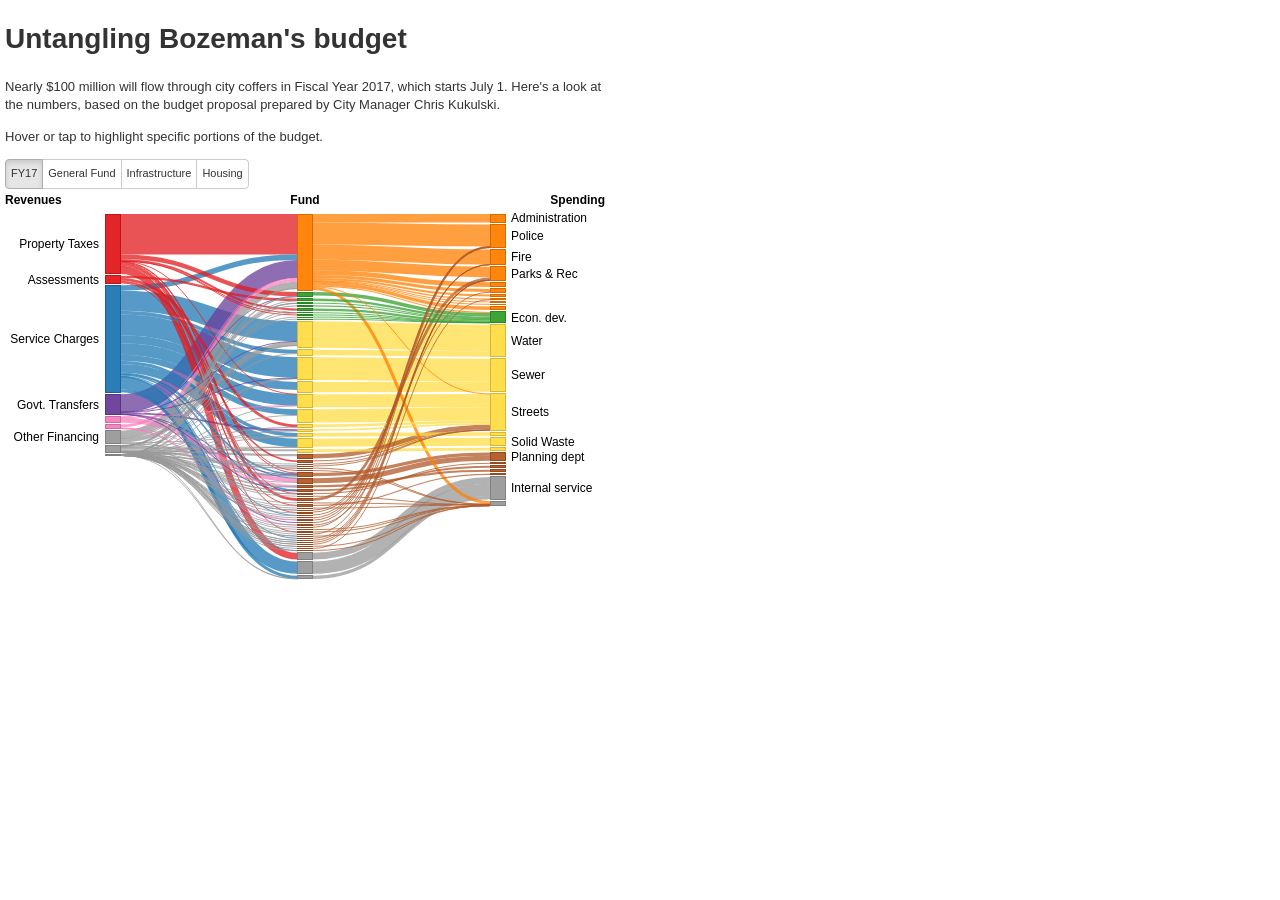
==== commit 65592f8c: "I need to write better messages" ====
--- a/sankey-index.html
+++ b/sankey-index.html
@@ -47,8 +47,6 @@
   font-weight: bold;
 }
 
-
-
 .node rect {
   fill-opacity: .95;
   shape-rendering: crispEdges;
@@ -91,25 +89,32 @@
   <script src="js/sankey-chart.js"></script>
   <script>
 
-  var MOBILE_BREAK = 480; // px, breakpoint for responsiveness
+  // var MOBILE_BREAK = 480; // px, breakpoint for responsiveness
   var BOZEMAN_POP = 45000;
   var DEFAULT_DESCR = "<p>Hover or tap to highlight specific portions.</p><p>More ipsum</p><p>Yet another ipsum</p>";
   
-  var panes = {
-    'a': {
-      'name': 'Whole diagram'
-    },
-    'b':{
+  var panes = [
+    {
+      'name': 'FY17',
+      'description': 'this is filler text, from the pane variable'
+    },{
       'name': 'General fund',
+      'description': 'this is filler text, from the pane variable',
       'includeNodes': ["010 - General Fund"]
-    },
-    'c':{
-      'name': 'Infrastructure' // Highlight Water, Sewer, Streets, Stormwater, Solid Waste, Landfill clean-up
-    },
-    'd':{
-      'name': 'Affordable housing' // Highlight affordable housing
+    },{
+      'name': 'Infrastructure', // Highlight Water, Sewer, Streets, Stormwater, Solid Waste, Landfill clean-up
+      'description': 'this is filler text, from the pane variable'
+    },{
+      'name': 'Housing', // Highlight affordable housing
+      'description': 'this is filler text, from the pane variable'
     }
-  };
+  ];
+
+  var topLabels = [
+      {text: 'Revenues', position: 0, anchor: 'start'},
+      {text: 'Fund', position: 0.5, anchor: 'middle'},
+      {text: 'Spending', position: 1, anchor: 'end' }
+    ];
 
   d3.json("data/combined.json", function(error, graph) {
     // TODO: add data-processing to get values normalized by population in here
@@ -118,7 +123,23 @@
     var chart = new SankeyChart({
       element: document.querySelector('#viz'),
       data: graph,
-      panes: panes
+      topLabels: topLabels,
+      panes: panes, 
+      layout: { 
+        'mobileBreak': 480,
+        'mobile' : { 
+          'aspect':  1,// height/width
+          'margins': { top: 25, right: 0, bottom: 10, left: 0 },
+          'nodeWidth': 30,
+          'nodePadding': 2, 
+        },
+        'desktop': {
+          'aspect':  2/3,// height/width
+          'margins': { top: 25, right: 100, bottom: 10, left: 100 },
+          'nodeWidth': 15,
+          'nodePadding': 2, 
+        }
+      }
     });
   });
 
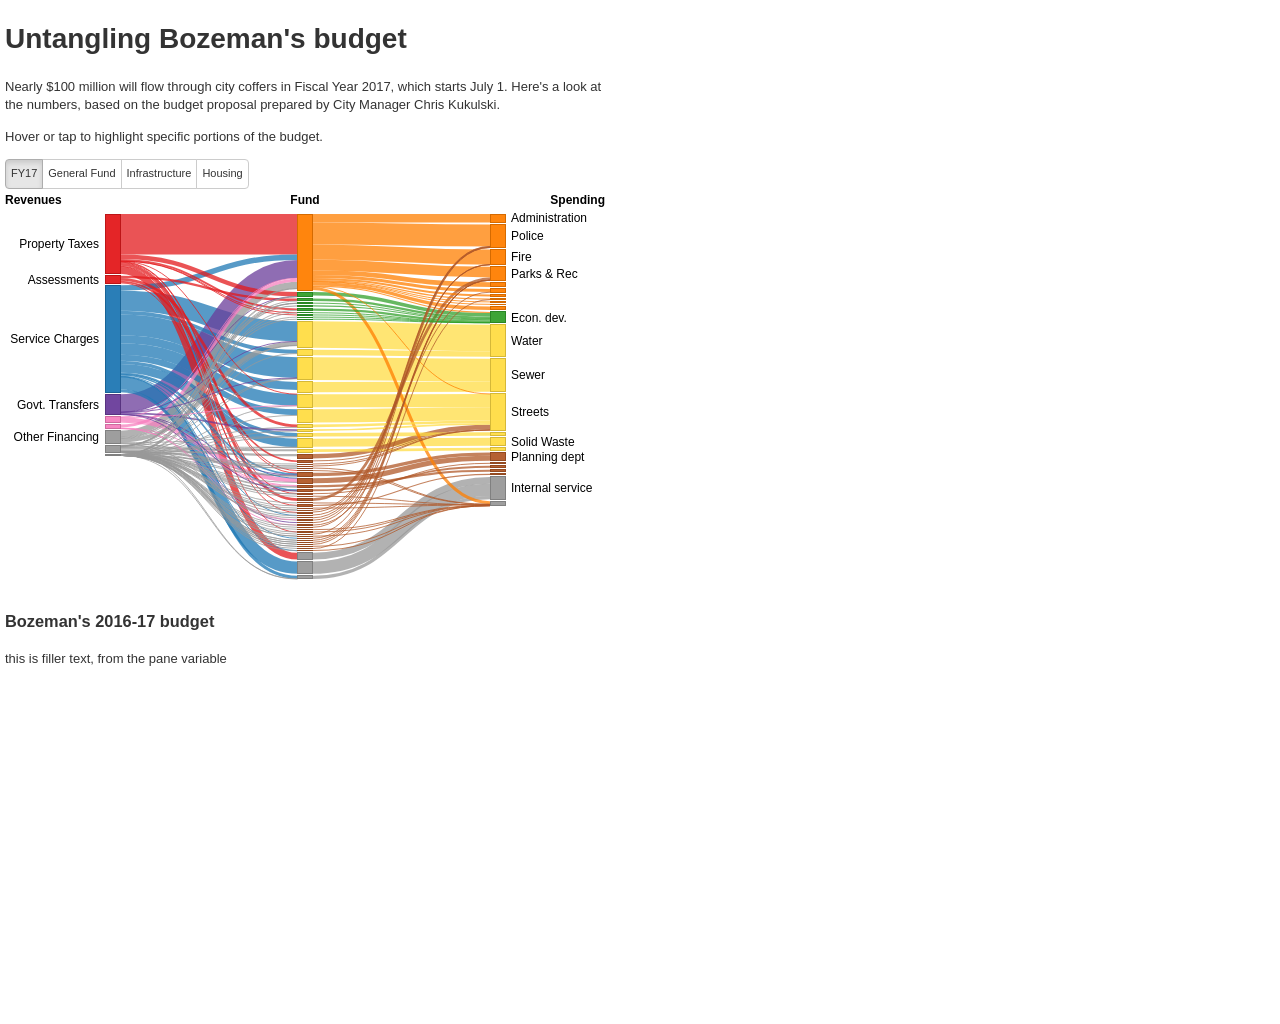
==== commit 76aa56d9: "Add button interaction" ====
--- a/sankey-index.html
+++ b/sankey-index.html
@@ -50,6 +50,7 @@
 .node rect {
   fill-opacity: .95;
   shape-rendering: crispEdges;
+  transition: opacity 600ms ease;
 }
 
 .highlight {
@@ -63,22 +64,30 @@
   transition: stroke-opacity 600ms ease;
 }
 
-.mask {
+.link.mask {
   stroke-opacity: .1;
-  
 }
+.node.mask {
+  fill-opacity: 0.2;
+} 
+.node.mask rect {
+  opacity: 0.2;
+  /*stroke-opacity: 0.2;*/
+}
+
+
 </style>
 
 <body>  
-<div id="viz-container" style="max-width: 600px; min-width: 310px">
+<div id="viz-container" style="max-width: 600px; min-width: 310px; height: 1000px">
   <h1> Untangling Bozeman's budget</h1>
   <p> Nearly $100 million will flow through city coffers in Fiscal Year 2017, which starts July 1. Here's a look at the numbers, based on the budget proposal prepared by City Manager Chris Kukulski.</p>
   <p>Hover or tap to highlight specific portions of the budget.</p>
   <div class="btn-group" id="pane-toggle" role="group" aria-label="...">
-    <button type="button" name="a" class="btn btn-default active">FY17</button>
-    <button type="button" name="b" class="btn btn-default">General Fund</button>
-    <button type="button" name="c" class="btn btn-default">Infrastructure</button>
-    <button type="button" name="d" class="btn btn-default">Housing</button>
+    <button type="button" name="FY17" class="btn btn-default active">FY17</button>
+    <button type="button" name="General Fund" class="btn btn-default">General Fund</button>
+    <button type="button" name="Infrastructure" class="btn btn-default">Infrastructure</button>
+    <button type="button" name="Housing" class="btn btn-default">Housing</button>
   </div>
   <div id="viz" style="width:100%;" ></div>
   <div id="description" style="width:100%;"></div>
@@ -89,24 +98,30 @@
   <script src="js/sankey-chart.js"></script>
   <script>
 
-  // var MOBILE_BREAK = 480; // px, breakpoint for responsiveness
   var BOZEMAN_POP = 45000;
   var DEFAULT_DESCR = "<p>Hover or tap to highlight specific portions.</p><p>More ipsum</p><p>Yet another ipsum</p>";
   
   var panes = [
     {
       'name': 'FY17',
-      'description': 'this is filler text, from the pane variable'
+      'subhead': "Bozeman's 2016-17 budget",
+      'description': 'this is filler text, from the pane variable',
+      'includeNodes': '$ALL' // special command
     },{
-      'name': 'General fund',
+      'name': 'General Fund',
+      'subhead': "SUBHEAD GEN FUND",
       'description': 'this is filler text, from the pane variable',
       'includeNodes': ["010 - General Fund"]
     },{
       'name': 'Infrastructure', // Highlight Water, Sewer, Streets, Stormwater, Solid Waste, Landfill clean-up
-      'description': 'this is filler text, from the pane variable'
+      'subhead': "SUBHEAD Infrastructure",
+      'description': 'this is filler text, from the pane variable',
+      'includeNodes': ["Water","Sewer","Streets","Stormwater","Solid waste"]
     },{
       'name': 'Housing', // Highlight affordable housing
-      'description': 'this is filler text, from the pane variable'
+      'subhead': "SUBHEAD Housing",
+      'description': 'this is filler text, from the pane variable',
+      'includeNodes': ["Affordable housing support"]
     }
   ];
 
@@ -126,7 +141,7 @@
       topLabels: topLabels,
       panes: panes, 
       layout: { 
-        'mobileBreak': 480,
+        'mobileBreak': 480, // px
         'mobile' : { 
           'aspect':  1,// height/width
           'margins': { top: 25, right: 0, bottom: 10, left: 0 },
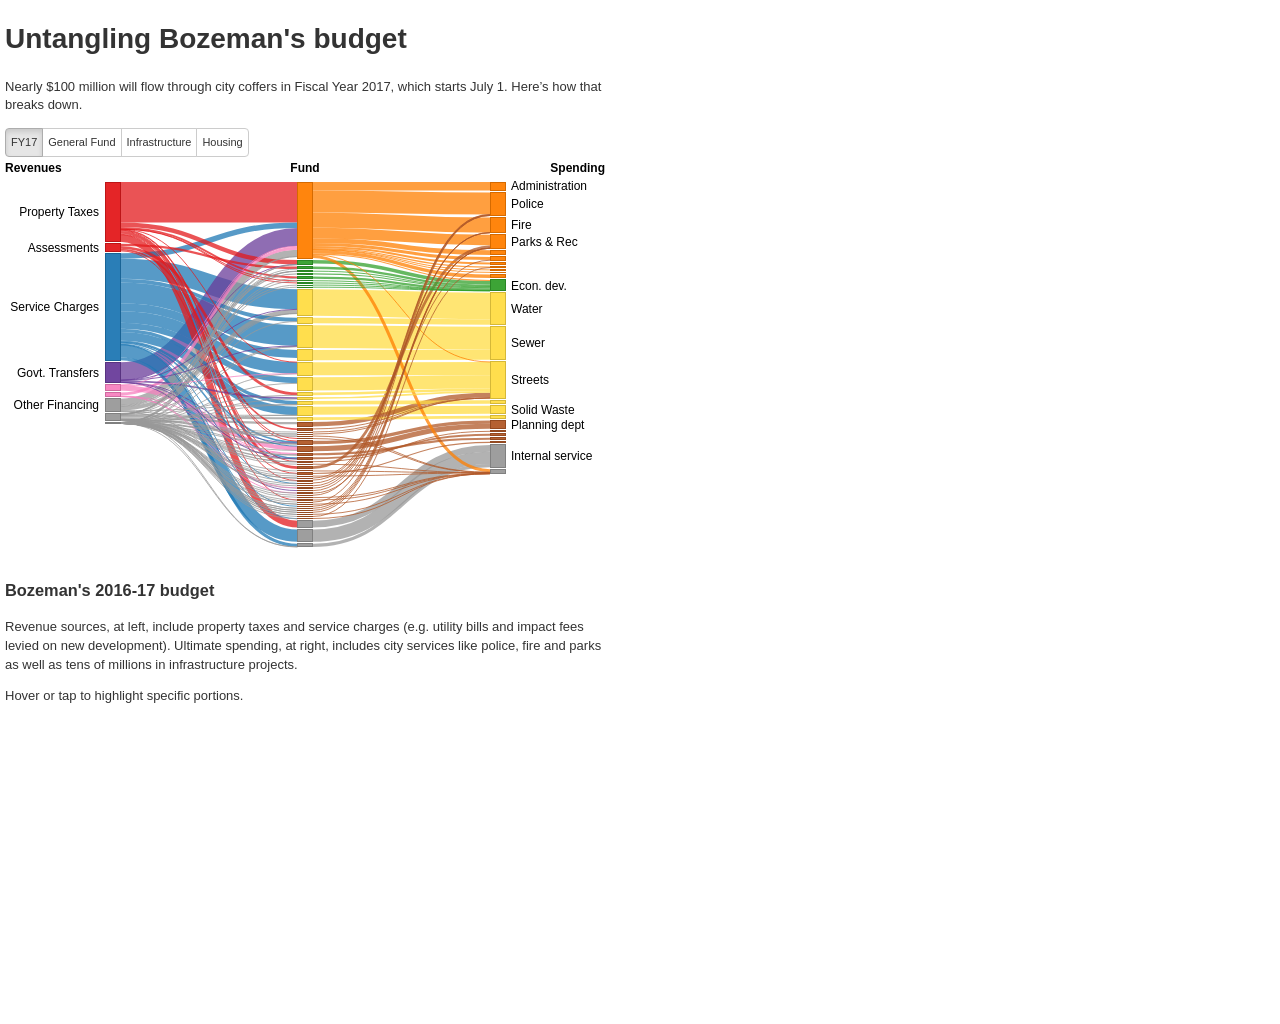
==== commit 38043a45: "Fine-tuned description handling" ====
--- a/sankey-index.html
+++ b/sankey-index.html
@@ -81,8 +81,7 @@
 <body>  
 <div id="viz-container" style="max-width: 600px; min-width: 310px; height: 1000px">
   <h1> Untangling Bozeman's budget</h1>
-  <p> Nearly $100 million will flow through city coffers in Fiscal Year 2017, which starts July 1. Here's a look at the numbers, based on the budget proposal prepared by City Manager Chris Kukulski.</p>
-  <p>Hover or tap to highlight specific portions of the budget.</p>
+  <p> Nearly $100 million will flow through city coffers in Fiscal Year 2017, which starts July 1. Here’s how that breaks down.</p>
   <div class="btn-group" id="pane-toggle" role="group" aria-label="...">
     <button type="button" name="FY17" class="btn btn-default active">FY17</button>
     <button type="button" name="General Fund" class="btn btn-default">General Fund</button>
@@ -105,22 +104,22 @@
     {
       'name': 'FY17',
       'subhead': "Bozeman's 2016-17 budget",
-      'description': 'this is filler text, from the pane variable',
+      'description': ['Revenue sources, at left, include property taxes and service charges (e.g. utility bills and impact fees levied on new development). Ultimate spending, at right, includes city services like police, fire and parks as well as tens of millions in infrastructure projects.', 'Hover or tap to highlight specific portions.'], // array of paragraphs
       'includeNodes': '$ALL' // special command
     },{
       'name': 'General Fund',
-      'subhead': "SUBHEAD GEN FUND",
-      'description': 'this is filler text, from the pane variable',
+      'subhead': "The general fund",
+      'description': ['The city’s general fund, supported primarily by property tax dollars, represents most of the city’s higher-profile spending, with its funds providing the bulk of support for key services like police and fire departments, and basic government operations like city administration.'],
       'includeNodes': ["010 - General Fund"]
     },{
       'name': 'Infrastructure', // Highlight Water, Sewer, Streets, Stormwater, Solid Waste, Landfill clean-up
-      'subhead': "SUBHEAD Infrastructure",
-      'description': 'this is filler text, from the pane variable',
+      'subhead': "The cost of infrastructure",
+      'description': ["As Bozeman grows, the cost of general-fund supported services will actually be dwarfed by this year's planned infrastructure spending.","Note that water and sewer projects are largely funded by service fees, while financing for streets projects involves a wider array of sources."],
       'includeNodes': ["Water","Sewer","Streets","Stormwater","Solid waste"]
     },{
       'name': 'Housing', // Highlight affordable housing
-      'subhead': "SUBHEAD Housing",
-      'description': 'this is filler text, from the pane variable',
+      'subhead': "Supporting affordable housing",
+      'description': ['While a hot-button issue for Bozeman, only a vanishingly small portion of the city budget is allocated to supporting affordable housing efforts.', 'This money, most drawn from property taxes, is generally used for purposes like supporting HRDC’s homebuyer education program and subsidizing rental projects that provide options to lower-income families.'],
       'includeNodes': ["Affordable housing support"]
     }
   ];
